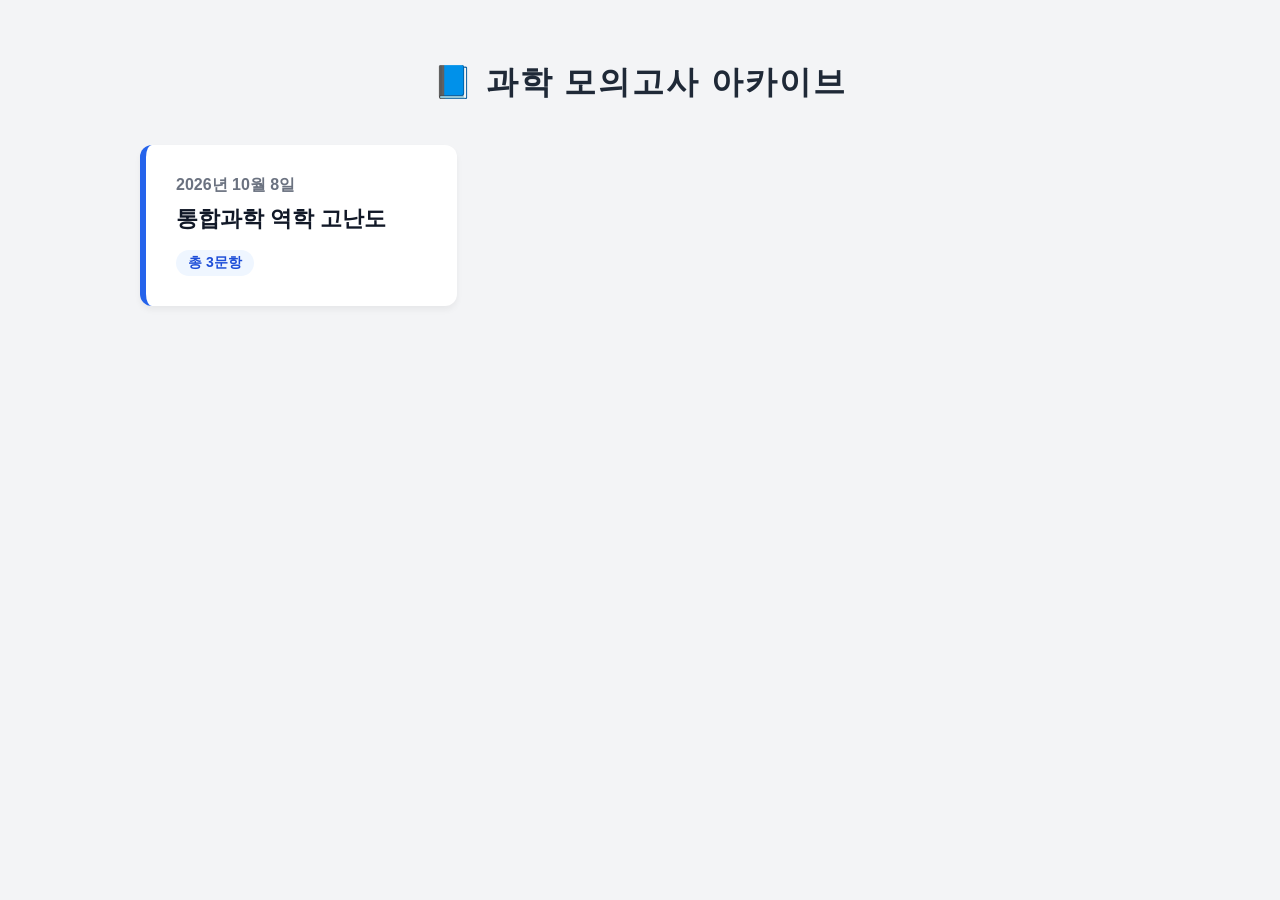
==== index.html @ 869dd02c "Create index.html" ====
<!DOCTYPE html>
<html lang="ko">
<head>
    <meta charset="UTF-8">
    <meta name="viewport" content="width=device-width, initial-scale=1.0">
    <title>과학 실전 문제 아카이브</title>
    <style>
        body { font-family: 'Malgun Gothic', sans-serif; background-color: #f3f4f6; padding: 40px 20px; display: flex; flex-direction: column; align-items: center; margin: 0; }
        h1 { color: #1f2937; margin-bottom: 40px; font-size: 32px; letter-spacing: 2px; }
        .grid-container { display: grid; grid-template-columns: repeat(auto-fill, minmax(300px, 1fr)); gap: 24px; width: 100%; max-width: 1000px; }
        .date-box { 
            background-color: white; border-radius: 12px; padding: 30px; text-decoration: none; color: #111827; 
            box-shadow: 0 4px 6px rgba(0,0,0,0.05); transition: transform 0.2s, box-shadow 0.2s; border-left: 6px solid #2563eb; display: block;
        }
        .date-box:hover { transform: translateY(-5px); box-shadow: 0 10px 15px rgba(0,0,0,0.1); }
        .date { font-size: 16px; color: #6b7280; font-weight: bold; margin-bottom: 8px; }
        .title { font-size: 22px; font-weight: bold; }
        .prob-count { margin-top: 16px; display: inline-block; background-color: #eff6ff; color: #1d4ed8; padding: 4px 12px; border-radius: 20px; font-size: 14px; font-weight: bold; }
    </style>
</head>
<body>
    <h1>📘 과학 모의고사 아카이브</h1>
    <div class="grid-container">
        <!-- 10월 8일 문제 박스 -->
        <a href="2026-10-08.html" class="date-box">
            <div class="date">2026년 10월 8일</div>
            <div class="title">통합과학 역학 고난도</div>
            <div class="prob-count">총 3문항</div>
        </a>
        <!-- 추후 여기에 새로운 날짜 박스를 복사해서 계속 추가하시면 됩니다 -->
    </div>
</body>
</html>
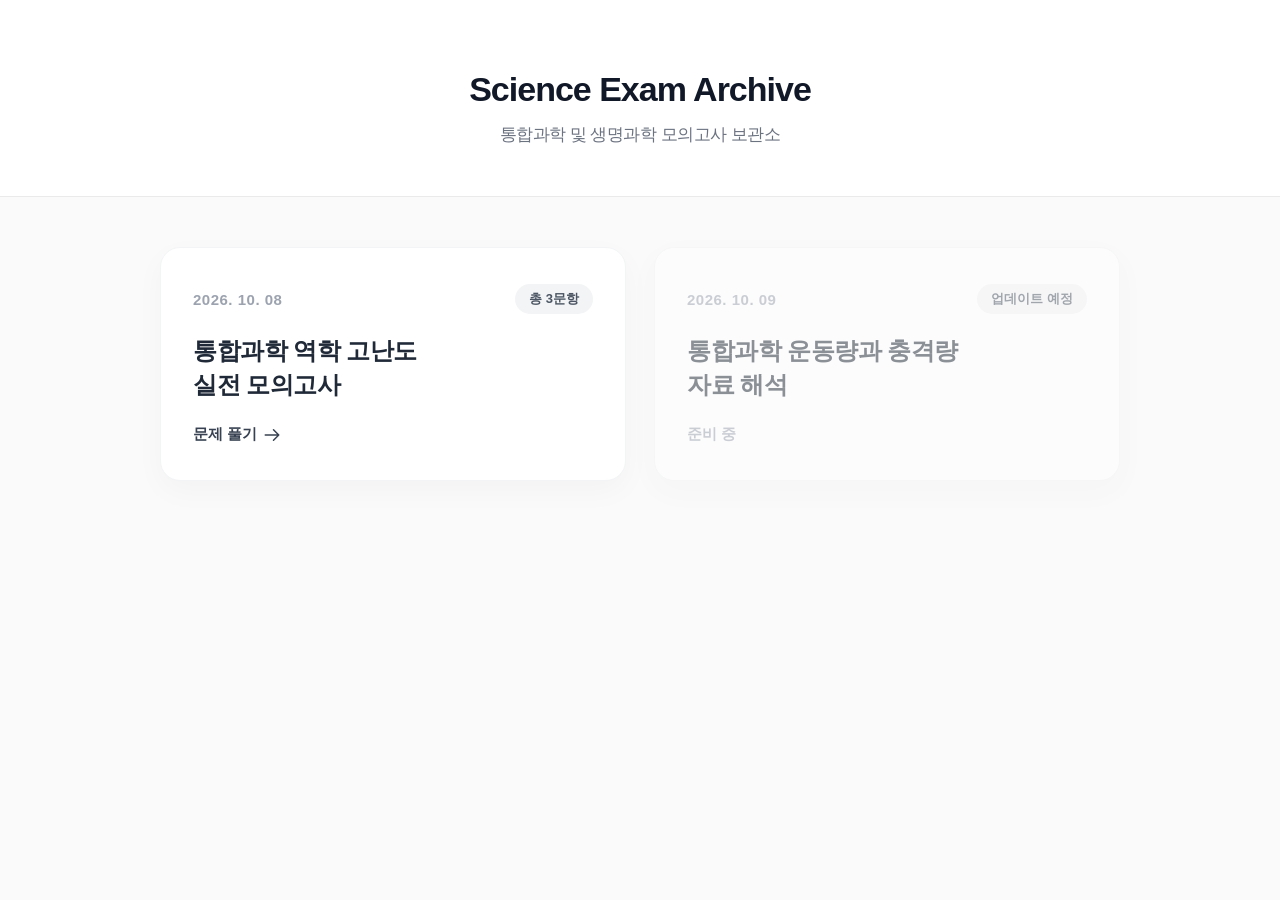
==== commit 1185a93e: "Update index.html" ====
--- a/index.html
+++ b/index.html
@@ -3,31 +3,186 @@
 <head>
     <meta charset="UTF-8">
     <meta name="viewport" content="width=device-width, initial-scale=1.0">
-    <title>과학 실전 문제 아카이브</title>
+    <title>통합과학 모의고사 ARCHIEVE</title>
     <style>
-        body { font-family: 'Malgun Gothic', sans-serif; background-color: #f3f4f6; padding: 40px 20px; display: flex; flex-direction: column; align-items: center; margin: 0; }
-        h1 { color: #1f2937; margin-bottom: 40px; font-size: 32px; letter-spacing: 2px; }
-        .grid-container { display: grid; grid-template-columns: repeat(auto-fill, minmax(300px, 1fr)); gap: 24px; width: 100%; max-width: 1000px; }
-        .date-box { 
-            background-color: white; border-radius: 12px; padding: 30px; text-decoration: none; color: #111827; 
-            box-shadow: 0 4px 6px rgba(0,0,0,0.05); transition: transform 0.2s, box-shadow 0.2s; border-left: 6px solid #2563eb; display: block;
+        /* 기본 여백 및 폰트 초기화 */
+        * { margin: 0; padding: 0; box-sizing: border-box; }
+        body { 
+            /* 깔끔한 웹 폰트 세팅 */
+            font-family: 'Pretendard', 'Apple SD Gothic Neo', 'Malgun Gothic', sans-serif; 
+            background-color: #fafafa; /* 아주 밝은 쿨그레이 배경 */
+            color: #1a1a1a; 
+            display: flex; 
+            flex-direction: column; 
+            align-items: center; 
+            min-height: 100vh;
         }
-        .date-box:hover { transform: translateY(-5px); box-shadow: 0 10px 15px rgba(0,0,0,0.1); }
-        .date { font-size: 16px; color: #6b7280; font-weight: bold; margin-bottom: 8px; }
-        .title { font-size: 22px; font-weight: bold; }
-        .prob-count { margin-top: 16px; display: inline-block; background-color: #eff6ff; color: #1d4ed8; padding: 4px 12px; border-radius: 20px; font-size: 14px; font-weight: bold; }
+        
+        /* 상단 헤더 영역 (모던한 느낌) */
+        .header {
+            width: 100%;
+            background-color: #ffffff;
+            padding: 70px 20px 50px;
+            text-align: center;
+            border-bottom: 1px solid #eaeaea;
+            margin-bottom: 50px;
+        }
+        .header h1 {
+            font-size: 34px;
+            font-weight: 800;
+            letter-spacing: -1px;
+            color: #111827;
+            margin-bottom: 14px;
+        }
+        .header p {
+            font-size: 17px;
+            color: #6b7280;
+            letter-spacing: -0.5px;
+        }
+
+        /* 메인 컨텐츠 영역 */
+        .container {
+            width: 100%;
+            max-width: 1000px;
+            padding: 0 20px;
+        }
+
+        /* 반응형 그리드 정렬 */
+        .grid {
+            display: grid;
+            grid-template-columns: repeat(auto-fill, minmax(320px, 1fr));
+            gap: 28px;
+            padding-bottom: 80px;
+        }
+
+        /* 개별 문제 박스 (카드형 UI) */
+        .card {
+            background: #ffffff;
+            border-radius: 20px;
+            padding: 36px 32px;
+            text-decoration: none;
+            color: inherit;
+            border: 1px solid #f3f4f6;
+            box-shadow: 0 10px 30px rgba(0,0,0,0.03); /* 은은한 그림자 */
+            transition: all 0.3s cubic-bezier(0.4, 0, 0.2, 1);
+            display: flex;
+            flex-direction: column;
+            position: relative;
+            overflow: hidden;
+        }
+        
+        /* 마우스 올렸을 때 나타나는 상단 그라데이션 포인트 */
+        .card::before {
+            content: '';
+            position: absolute;
+            top: 0;
+            left: 0;
+            width: 100%;
+            height: 4px;
+            background: linear-gradient(90deg, #374151, #111827); /* 모노톤 그라데이션 */
+            opacity: 0;
+            transition: opacity 0.3s ease;
+        }
+
+        /* 마우스 호버 효과 */
+        .card:hover {
+            transform: translateY(-8px);
+            box-shadow: 0 20px 40px rgba(0,0,0,0.08);
+            border-color: #e5e7eb;
+        }
+        .card:hover::before {
+            opacity: 1;
+        }
+
+        /* 카드 내 날짜 및 문항수 뱃지 */
+        .card-header {
+            display: flex;
+            justify-content: space-between;
+            align-items: center;
+            margin-bottom: 20px;
+        }
+        .date {
+            font-size: 15px;
+            font-weight: 600;
+            color: #9ca3af;
+            letter-spacing: 0.5px;
+        }
+        .badge {
+            background-color: #f3f4f6;
+            color: #4b5563;
+            padding: 6px 14px;
+            border-radius: 20px;
+            font-size: 13px;
+            font-weight: 700;
+        }
+
+        /* 모의고사 제목 */
+        .title {
+            font-size: 24px;
+            font-weight: 700;
+            line-height: 1.4;
+            color: #1f2937;
+            margin-bottom: 24px;
+            letter-spacing: -0.5px;
+        }
+
+        /* 하단 이동 버튼 */
+        .footer {
+            margin-top: auto;
+            display: flex;
+            align-items: center;
+            font-size: 15px;
+            color: #374151;
+            font-weight: 700;
+        }
+        .footer svg {
+            width: 18px;
+            height: 18px;
+            margin-left: 6px;
+            transition: transform 0.2s;
+        }
+        .card:hover .footer svg {
+            transform: translateX(6px); /* 화살표가 우측으로 살짝 이동 */
+        }
     </style>
 </head>
 <body>
-    <h1>📘 과학 모의고사 아카이브</h1>
-    <div class="grid-container">
-        <!-- 10월 8일 문제 박스 -->
-        <a href="2026-10-08.html" class="date-box">
-            <div class="date">2026년 10월 8일</div>
-            <div class="title">통합과학 역학 고난도</div>
-            <div class="prob-count">총 3문항</div>
-        </a>
-        <!-- 추후 여기에 새로운 날짜 박스를 복사해서 계속 추가하시면 됩니다 -->
-    </div>
+    
+    <header class="header">
+        <h1>Science Exam Archive</h1>
+        <p> 통합과학 및 생명과학 모의고사 보관소</p>
+    </header>
+    
+    <main class="container">
+        <div class="grid">
+            
+            <!-- ✅ 10월 8일 문제 박스 -->
+            <a href="2026-10-08.html" class="card">
+                <div class="card-header">
+                    <span class="date">2026. 10. 08</span>
+                    <span class="badge">총 3문항</span>
+                </div>
+                <div class="title">통합과학 역학 고난도<br>실전 모의고사</div>
+                <div class="footer">
+                    문제 풀기
+                    <svg fill="none" stroke="currentColor" viewBox="0 0 24 24"><path stroke-linecap="round" stroke-linejoin="round" stroke-width="2" d="M14 5l7 7m0 0l-7 7m7-7H3"></path></svg>
+                </div>
+            </a>
+            
+            <!-- ✅ 내일 추가할 문제 박스 예시 (디자인 확인용) -->
+            <a href="#" class="card" style="opacity: 0.5;">
+                <div class="card-header">
+                    <span class="date">2026. 10. 09</span>
+                    <span class="badge">업데이트 예정</span>
+                </div>
+                <div class="title">통합과학 운동량과 충격량<br>자료 해석</div>
+                <div class="footer" style="color:#9ca3af;">
+                    준비 중
+                </div>
+            </a>
+
+        </div>
+    </main>
+
 </body>
 </html>
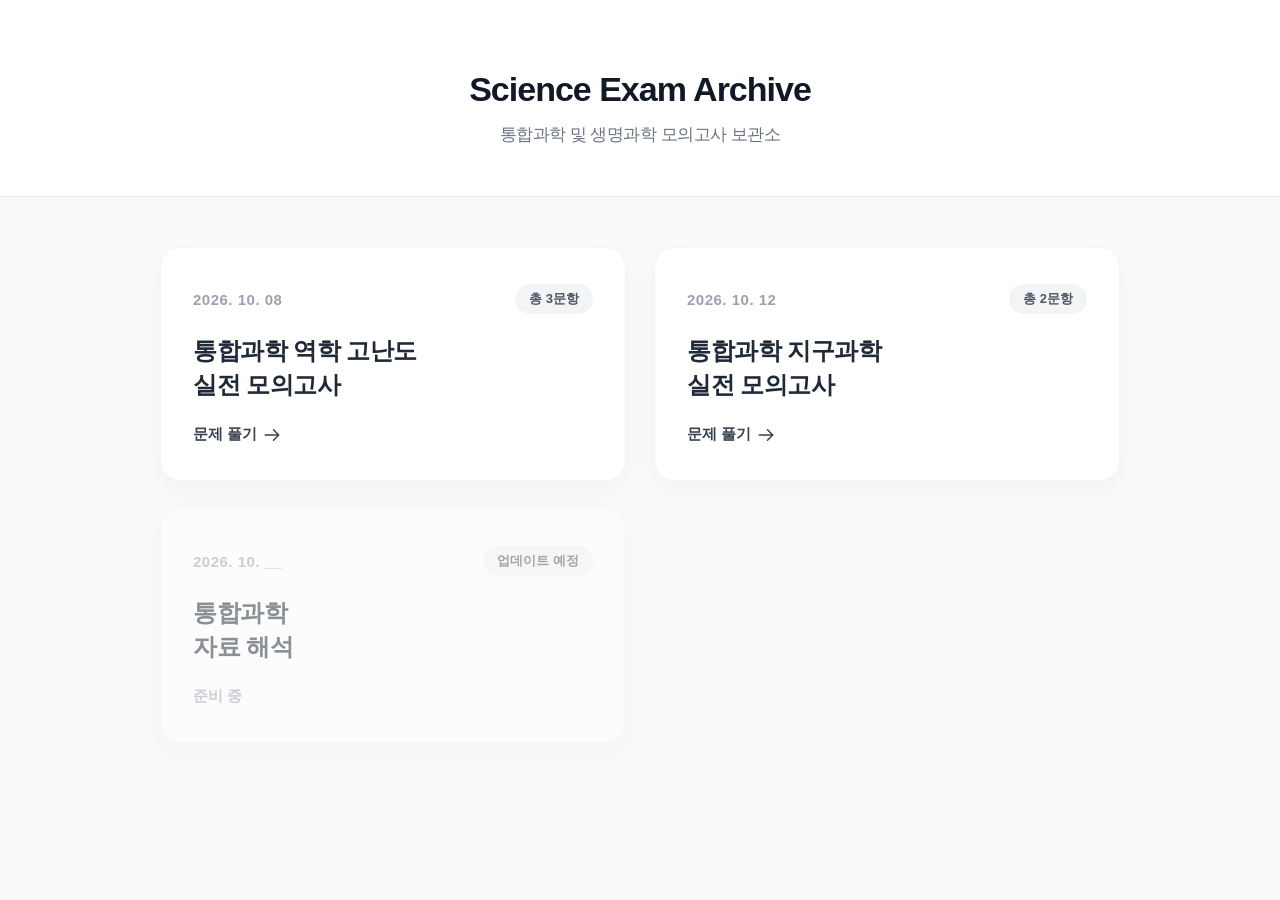
==== commit 672b45a7: "Update index.html" ====
--- a/index.html
+++ b/index.html
@@ -167,15 +167,27 @@
                     문제 풀기
                     <svg fill="none" stroke="currentColor" viewBox="0 0 24 24"><path stroke-linecap="round" stroke-linejoin="round" stroke-width="2" d="M14 5l7 7m0 0l-7 7m7-7H3"></path></svg>
                 </div>
+
+            <!-- ✅ 10월 12일 문제 박스 -->
+            <a href="2026-10-23.html" class="card">
+                <div class="card-header">
+                    <span class="date">2026. 10. 12</span>
+                    <span class="badge">총 2문항</span>
+                </div>
+                <div class="title">통합과학 지구과학 <br>실전 모의고사</div>
+                <div class="footer">
+                    문제 풀기
+                    <svg fill="none" stroke="currentColor" viewBox="0 0 24 24"><path stroke-linecap="round" stroke-linejoin="round" stroke-width="2" d="M14 5l7 7m0 0l-7 7m7-7H3"></path></svg>
+                </div>
             </a>
             
-            <!-- ✅ 내일 추가할 문제 박스 예시 (디자인 확인용) -->
+            <!-- ✅ 내일 추가할 문제 박스 예시 -->
             <a href="#" class="card" style="opacity: 0.5;">
                 <div class="card-header">
-                    <span class="date">2026. 10. 09</span>
+                    <span class="date">2026. 10. __</span>
                     <span class="badge">업데이트 예정</span>
                 </div>
-                <div class="title">통합과학 운동량과 충격량<br>자료 해석</div>
+                <div class="title">통합과학 <br>자료 해석</div>
                 <div class="footer" style="color:#9ca3af;">
                     준비 중
                 </div>
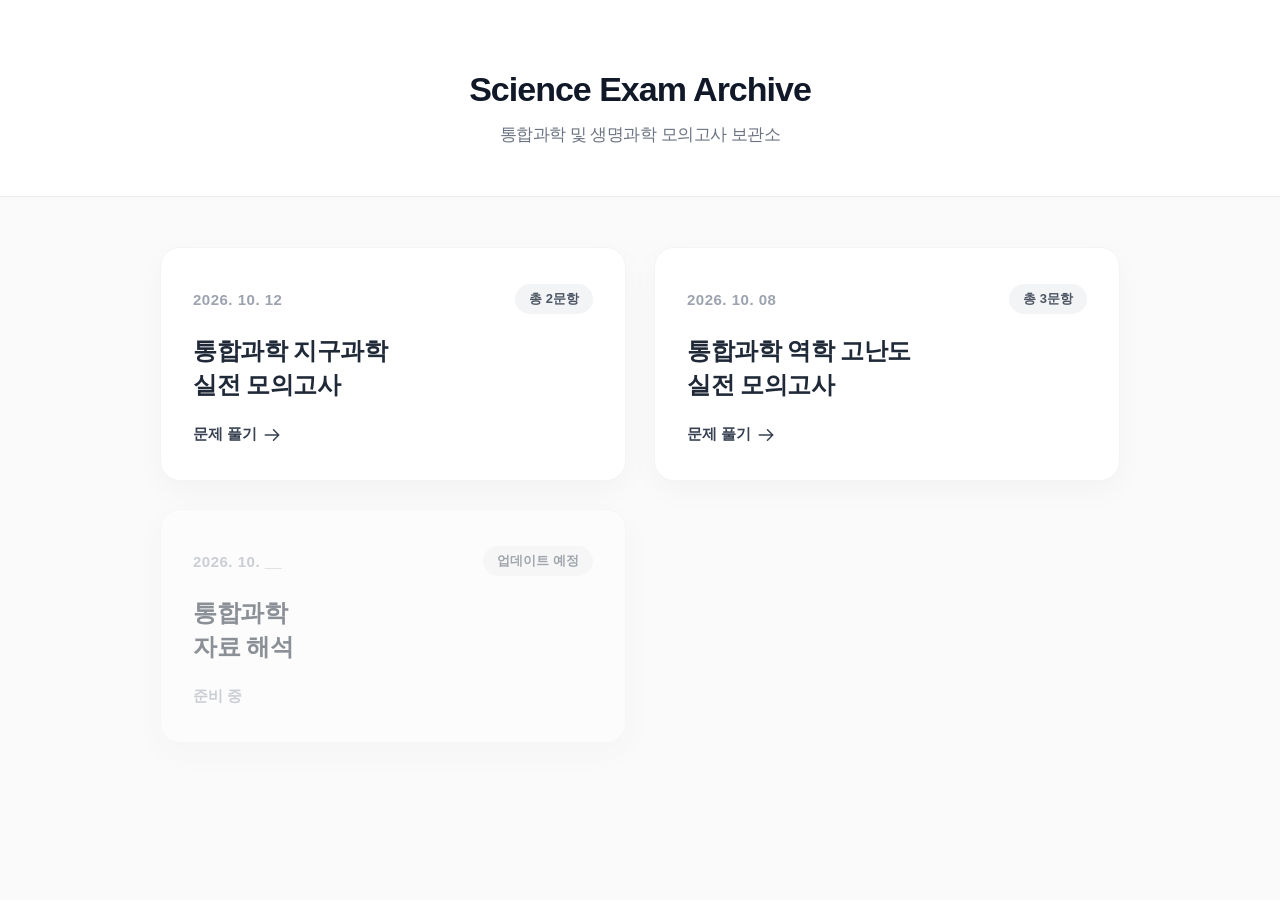
==== commit 07bed579: "Update index.html" ====
--- a/index.html
+++ b/index.html
@@ -155,7 +155,19 @@
     
     <main class="container">
         <div class="grid">
-            
+
+            <!-- ✅ 10월 12일 문제 박스 -->
+            <a href="2026-10-12.html" class="card">
+                <div class="card-header">
+                    <span class="date">2026. 10. 12</span>
+                    <span class="badge">총 2문항</span>
+                </div>
+                <div class="title">통합과학 지구과학 <br>실전 모의고사</div>
+                <div class="footer">
+                    문제 풀기
+                    <svg fill="none" stroke="currentColor" viewBox="0 0 24 24"><path stroke-linecap="round" stroke-linejoin="round" stroke-width="2" d="M14 5l7 7m0 0l-7 7m7-7H3"></path></svg>
+                </div>
+                
             <!-- ✅ 10월 8일 문제 박스 -->
             <a href="2026-10-08.html" class="card">
                 <div class="card-header">
@@ -168,17 +180,7 @@
                     <svg fill="none" stroke="currentColor" viewBox="0 0 24 24"><path stroke-linecap="round" stroke-linejoin="round" stroke-width="2" d="M14 5l7 7m0 0l-7 7m7-7H3"></path></svg>
                 </div>
 
-            <!-- ✅ 10월 12일 문제 박스 -->
-            <a href="2026-10-23.html" class="card">
-                <div class="card-header">
-                    <span class="date">2026. 10. 12</span>
-                    <span class="badge">총 2문항</span>
-                </div>
-                <div class="title">통합과학 지구과학 <br>실전 모의고사</div>
-                <div class="footer">
-                    문제 풀기
-                    <svg fill="none" stroke="currentColor" viewBox="0 0 24 24"><path stroke-linecap="round" stroke-linejoin="round" stroke-width="2" d="M14 5l7 7m0 0l-7 7m7-7H3"></path></svg>
-                </div>
+
             </a>
             
             <!-- ✅ 내일 추가할 문제 박스 예시 -->
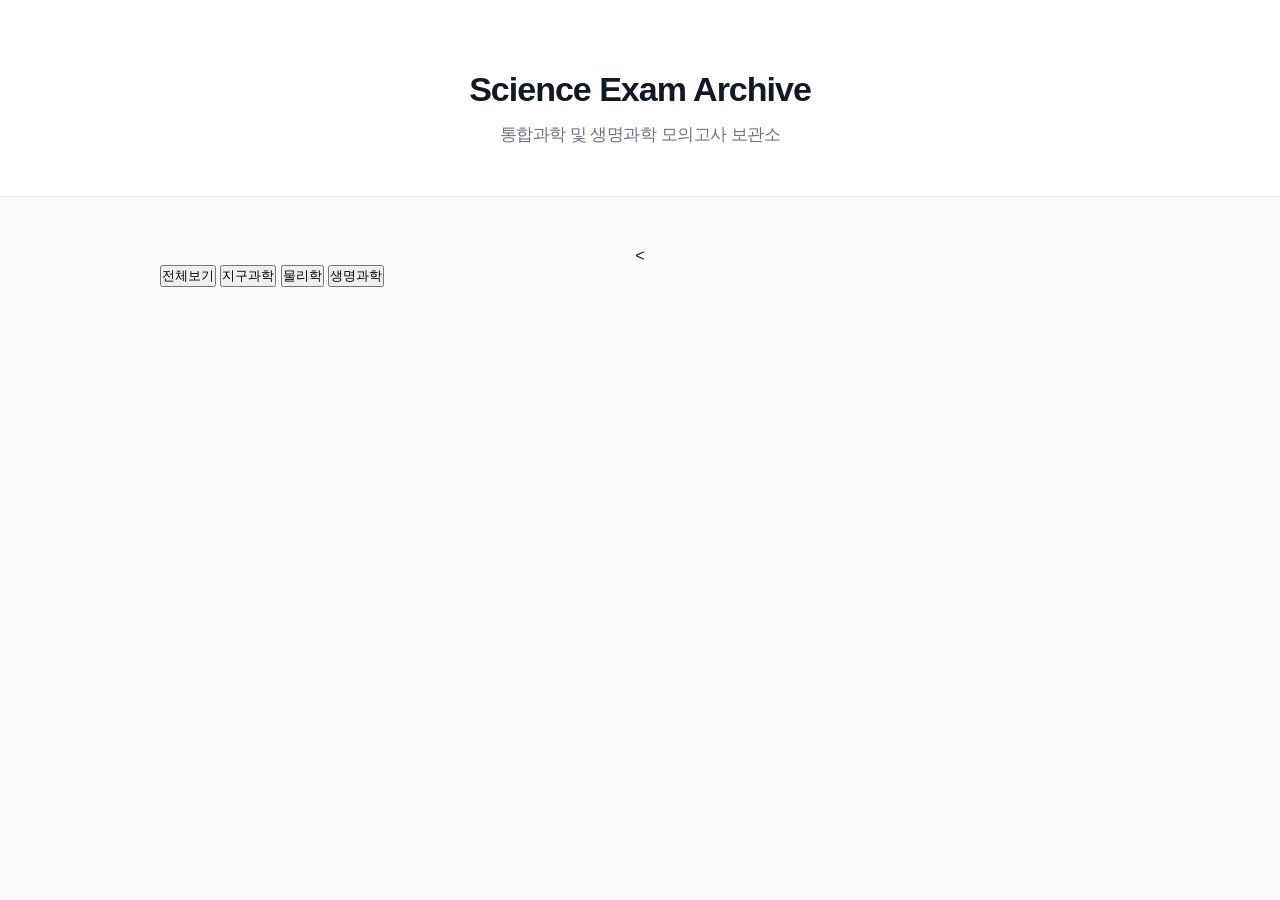
==== commit 3674bf70: "Update index.html" ====
--- a/index.html
+++ b/index.html
@@ -153,50 +153,71 @@
         <p> 통합과학 및 생명과학 모의고사 보관소</p>
     </header>
     
-    <main class="container">
-        <div class="grid">
-
-            <!-- ✅ 10월 12일 문제 박스 -->
-            <a href="2026-10-12.html" class="card">
-                <div class="card-header">
-                    <span class="date">2026. 10. 12</span>
-                    <span class="badge">총 2문항</span>
-                </div>
-                <div class="title">통합과학 지구과학 <br>실전 모의고사</div>
-                <div class="footer">
-                    문제 풀기
-                    <svg fill="none" stroke="currentColor" viewBox="0 0 24 24"><path stroke-linecap="round" stroke-linejoin="round" stroke-width="2" d="M14 5l7 7m0 0l-7 7m7-7H3"></path></svg>
-                </div>
-                
-            <!-- ✅ 10월 8일 문제 박스 -->
-            <a href="2026-10-08.html" class="card">
-                <div class="card-header">
-                    <span class="date">2026. 10. 08</span>
-                    <span class="badge">총 3문항</span>
-                </div>
-                <div class="title">통합과학 역학 고난도<br>실전 모의고사</div>
-                <div class="footer">
-                    문제 풀기
-                    <svg fill="none" stroke="currentColor" viewBox="0 0 24 24"><path stroke-linecap="round" stroke-linejoin="round" stroke-width="2" d="M14 5l7 7m0 0l-7 7m7-7H3"></path></svg>
-                </div>
-
-
-            </a>
-            
-            <!-- ✅ 내일 추가할 문제 박스 예시 -->
-            <a href="#" class="card" style="opacity: 0.5;">
-                <div class="card-header">
-                    <span class="date">2026. 10. __</span>
-                    <span class="badge">업데이트 예정</span>
-                </div>
-                <div class="title">통합과학 <br>자료 해석</div>
-                <div class="footer" style="color:#9ca3af;">
-                    준비 중
-                </div>
-            </a>
-
-        </div>
-    </main>
+    <<main class="container">
+    
+    <!-- 과목 필터 버튼 영역 -->
+    <div class="filter-container">
+        <!-- 버튼 클릭 시 filterExams('과목태그', this) 함수가 실행됩니다 -->
+        <button class="filter-btn active" onclick="filterExams('all', this)">전체보기</button>
+        <button class="filter-btn" onclick="filterExams('earth', this)">지구과학</button>
+        <button class="filter-btn" onclick="filterExams('physics', this)">물리학</button>
+        <button class="filter-btn" onclick="filterExams('life', this)">생명과학</button>
+    </div>
+
+    <!-- 문제 박스가 자동으로 들어갈 빈 공간 -->
+    <div class="grid" id="exam-grid"></div>
+
+</main>
+        
+<!-- 데이터 파일 불러오기 -->
+<script src="exam-data.js"></script>
+
+<!-- 필터링 및 화면 그리기 스크립트 -->
+<script>
+    const grid = document.getElementById("exam-grid");
+
+    // 1. 화면에 박스를 그려주는 함수
+    function renderExams(subjectFilter) {
+        grid.innerHTML = ""; // 기존에 그려진 박스들을 전부 지움
+
+        examList.forEach(exam => {
+            // 'all'이거나, 내가 누른 과목과 데이터의 과목이 일치할 때만 그림
+            if (subjectFilter === 'all' || exam.subject === subjectFilter) {
+                const cardHTML = `
+                    <a href="${exam.link}" class="card">
+                        <div class="card-header">
+                            <span class="date">${exam.date}</span>
+                            <span class="badge">총 ${exam.count}문항</span>
+                        </div>
+                        <div class="title">${exam.title} <br>실전 모의고사</div>
+                        <div class="footer">
+                            문제 풀기
+                            <svg fill="none" stroke="currentColor" viewBox="0 0 24 24"><path stroke-linecap="round" stroke-linejoin="round" stroke-width="2" d="M14 5l7 7m0 0l-7 7m7-7H3"></path></svg>
+                        </div>
+                    </a>
+                `;
+                grid.innerHTML += cardHTML; // 화면에 밀어넣기
+            }
+        });
+    }
+
+    // 2. 버튼 클릭 시 작동하는 함수
+    function filterExams(subject, btnElement) {
+        // 모든 버튼의 색상을 원래대로(흰색) 되돌림
+        const buttons = document.querySelectorAll('.filter-btn');
+        buttons.forEach(btn => btn.classList.remove('active'));
+        
+        // 방금 클릭한 버튼만 색상을 진하게(활성화) 변경함
+        btnElement.classList.add('active');
+
+        // 선택한 과목에 맞춰서 화면 다시 그리기
+        renderExams(subject);
+    }
+
+    // 처음 사이트에 접속했을 때는 '전체보기'로 화면을 채움
+    renderExams('all');
+</script>
+
 
 </body>
 </html>
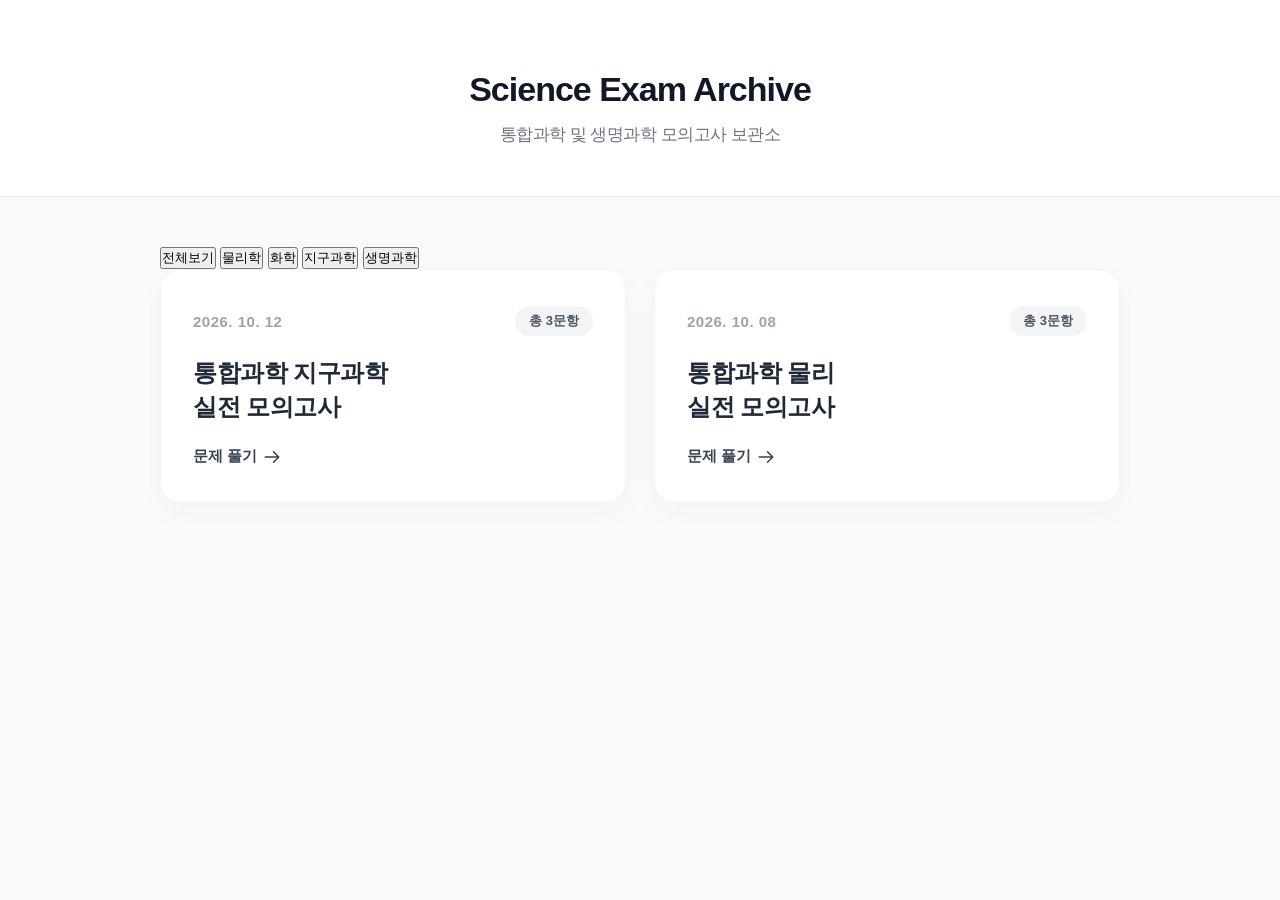
==== commit 409d2e6c: "Update index.html" ====
--- a/index.html
+++ b/index.html
@@ -153,14 +153,15 @@
         <p> 통합과학 및 생명과학 모의고사 보관소</p>
     </header>
     
-    <<main class="container">
+    <main class="container">
     
     <!-- 과목 필터 버튼 영역 -->
     <div class="filter-container">
         <!-- 버튼 클릭 시 filterExams('과목태그', this) 함수가 실행됩니다 -->
         <button class="filter-btn active" onclick="filterExams('all', this)">전체보기</button>
+        <button class="filter-btn" onclick="filterExams('physics', this)">물리학</button>
+        <button class="filter-btn" onclick="filterExams('chemical', this)">화학</button>
         <button class="filter-btn" onclick="filterExams('earth', this)">지구과학</button>
-        <button class="filter-btn" onclick="filterExams('physics', this)">물리학</button>
         <button class="filter-btn" onclick="filterExams('life', this)">생명과학</button>
     </div>
 
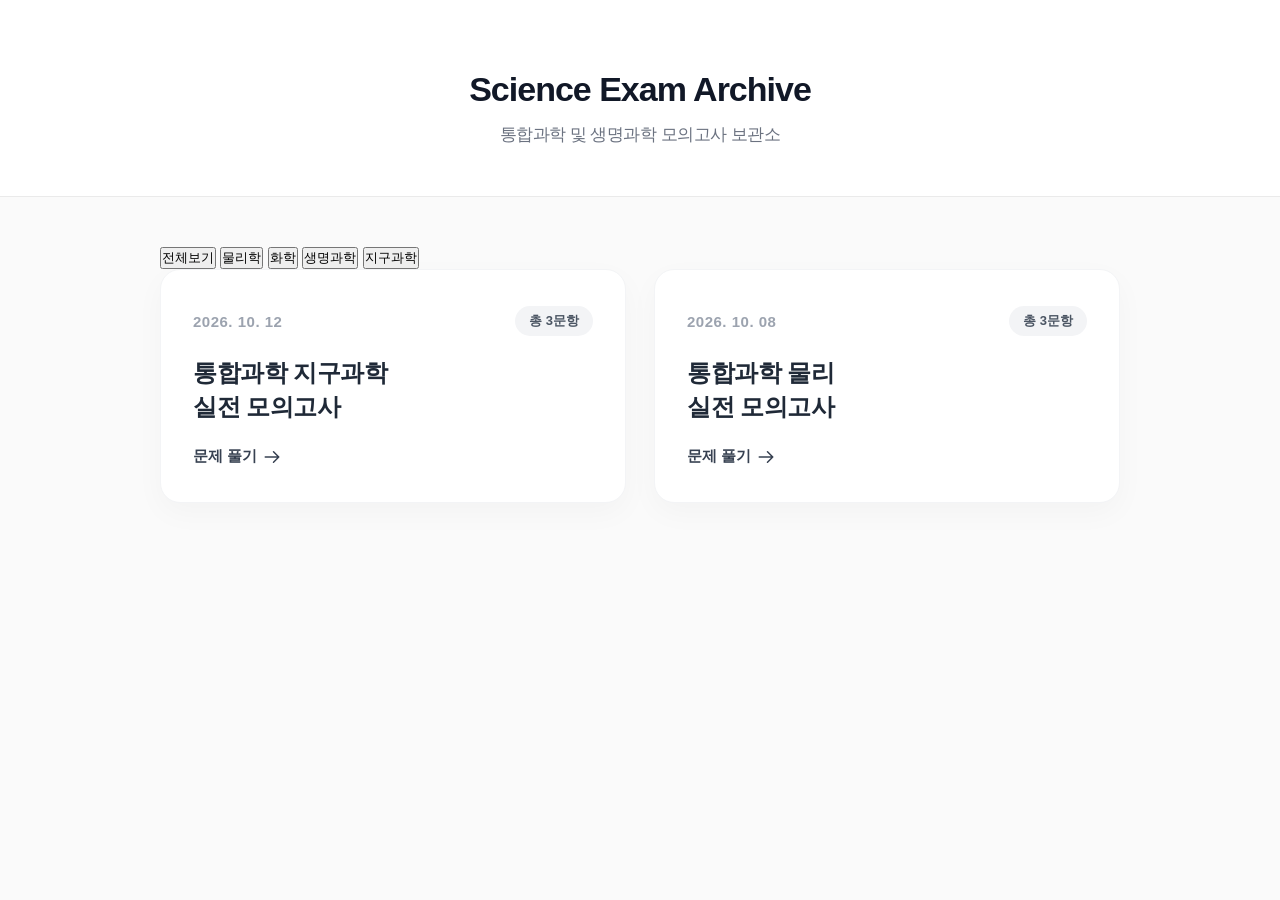
==== commit 320915d5: "Update index.html" ====
--- a/index.html
+++ b/index.html
@@ -161,8 +161,9 @@
         <button class="filter-btn active" onclick="filterExams('all', this)">전체보기</button>
         <button class="filter-btn" onclick="filterExams('physics', this)">물리학</button>
         <button class="filter-btn" onclick="filterExams('chemical', this)">화학</button>
+        <button class="filter-btn" onclick="filterExams('life', this)">생명과학</button>
         <button class="filter-btn" onclick="filterExams('earth', this)">지구과학</button>
-        <button class="filter-btn" onclick="filterExams('life', this)">생명과학</button>
+
     </div>
 
     <!-- 문제 박스가 자동으로 들어갈 빈 공간 -->
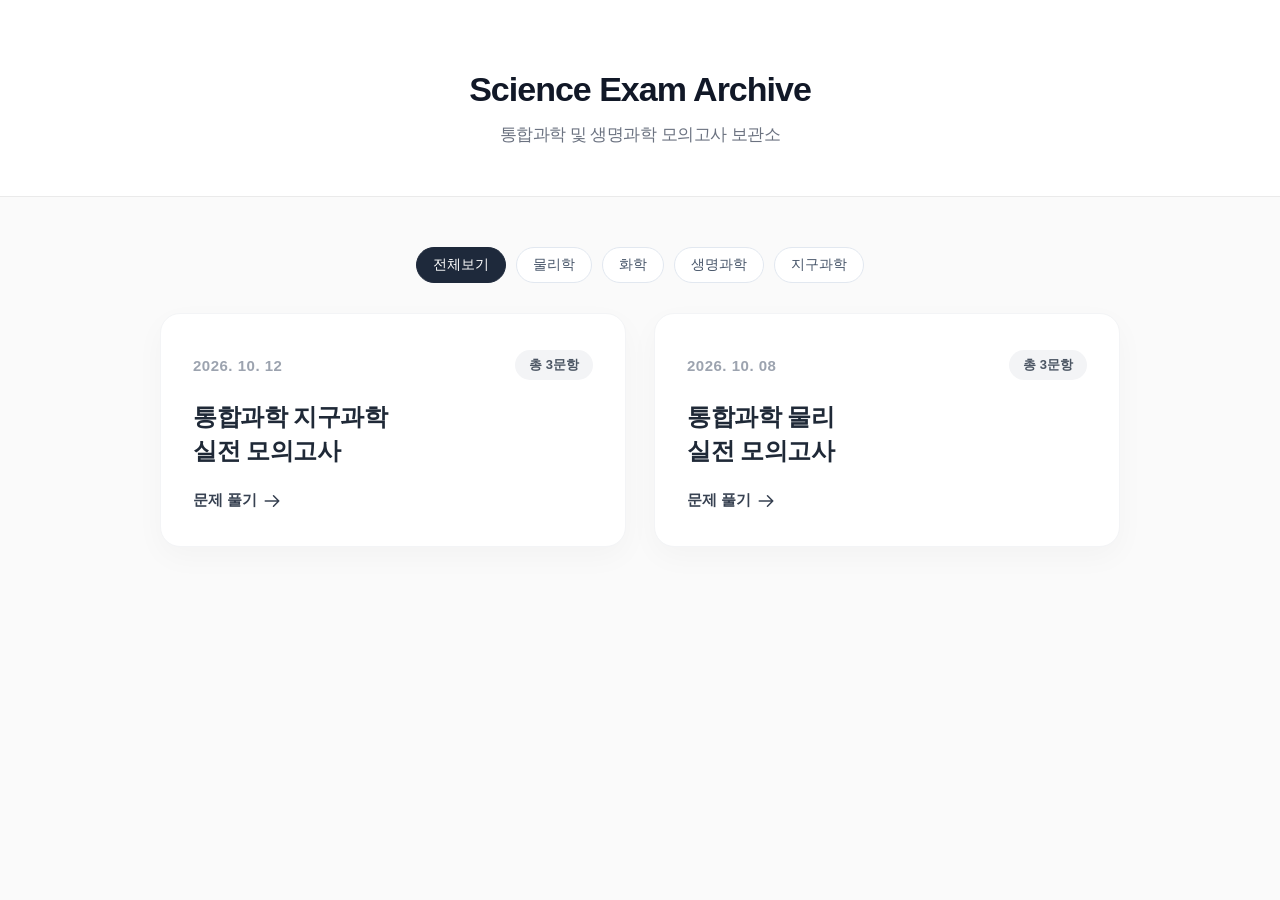
==== commit fd5f9278: "Update index.html" ====
--- a/index.html
+++ b/index.html
@@ -155,6 +155,14 @@
     
     <main class="container">
     
+    <!-- 💡 style.css 캐시 딜레이를 무시하기 위해 HTML에 디자인 직접 주입 -->
+    <style>
+        .filter-container { display: flex; justify-content: center; gap: 10px; margin-bottom: 30px; }
+        .filter-btn { padding: 8px 16px; border: 1px solid #e2e8f0; background-color: #ffffff; color: #475569; border-radius: 20px; font-size: 14px; font-weight: 500; cursor: pointer; transition: all 0.2s ease; }
+        .filter-btn:hover { background-color: #f1f5f9; }
+        .filter-btn.active { background-color: #1e293b; color: #ffffff; border-color: #1e293b; }
+    </style>
+
     <!-- 과목 필터 버튼 영역 -->
     <div class="filter-container">
         <!-- 버튼 클릭 시 filterExams('과목태그', this) 함수가 실행됩니다 -->
